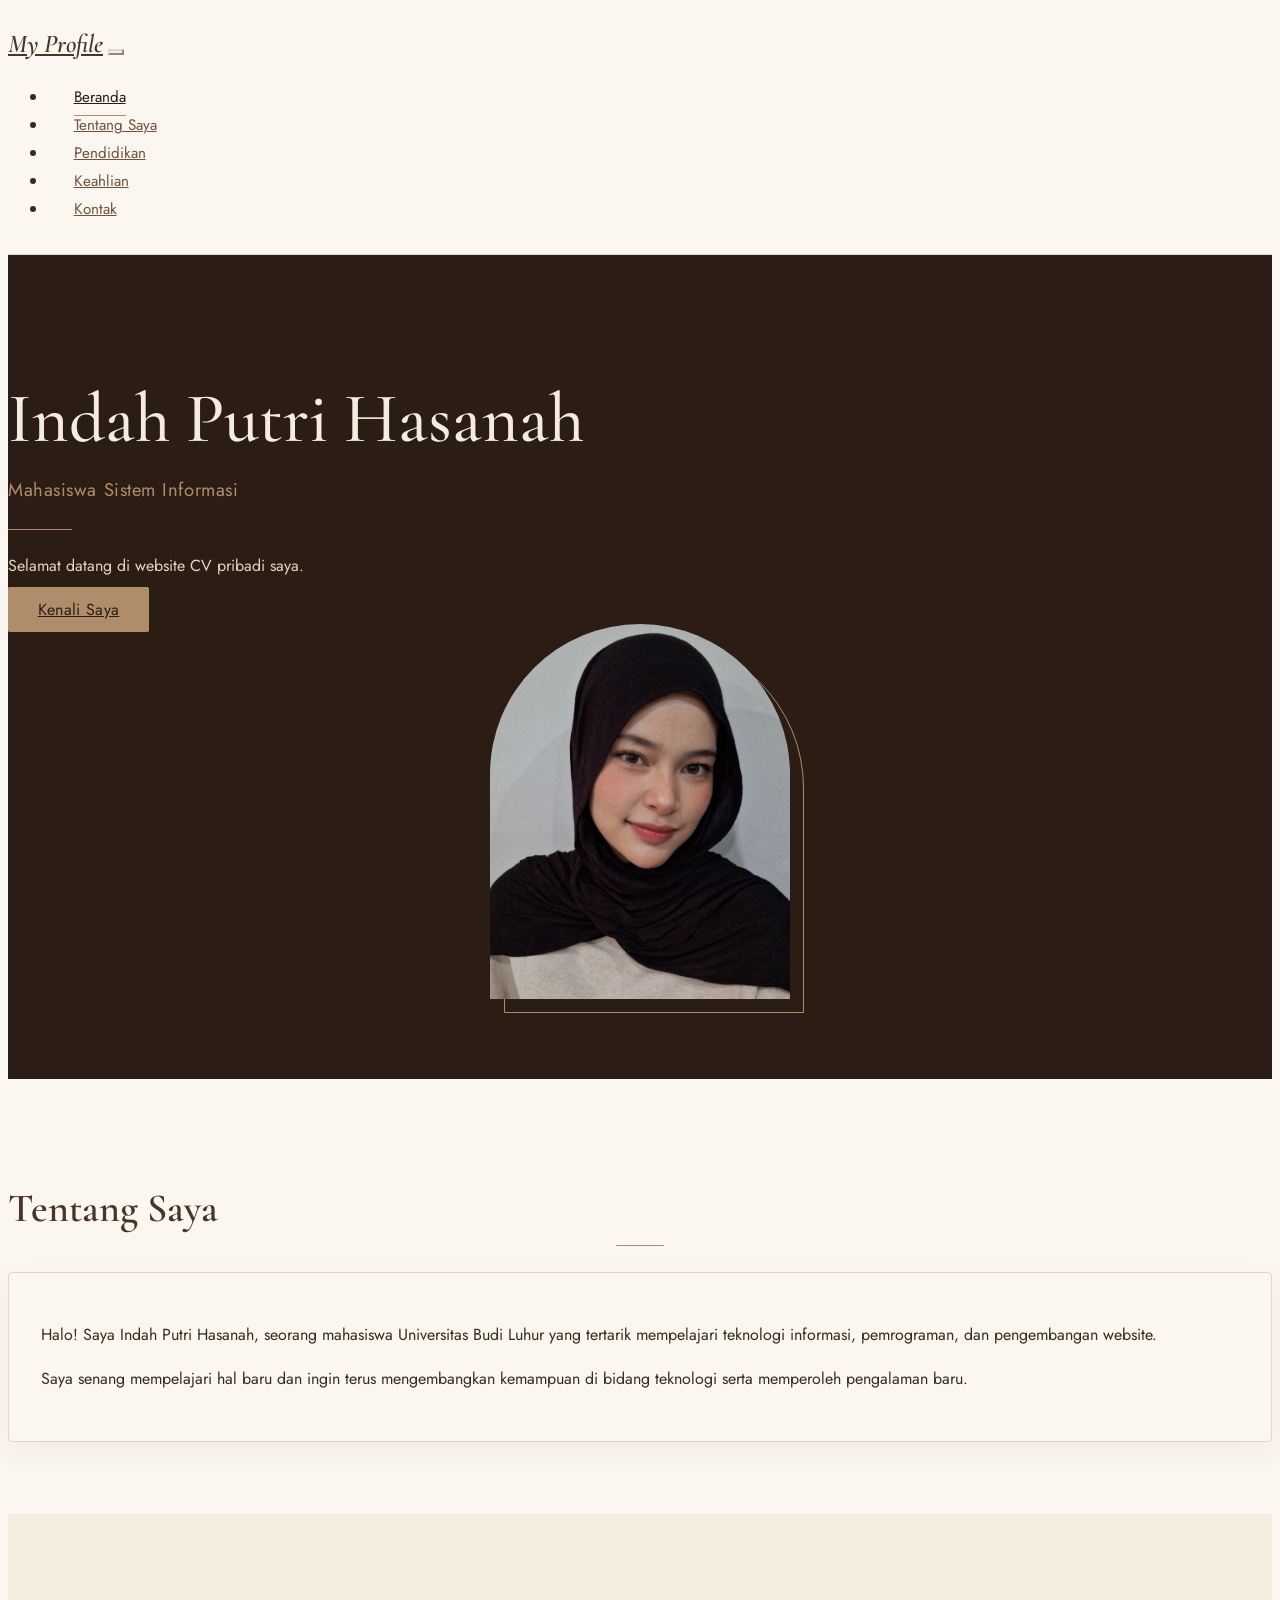
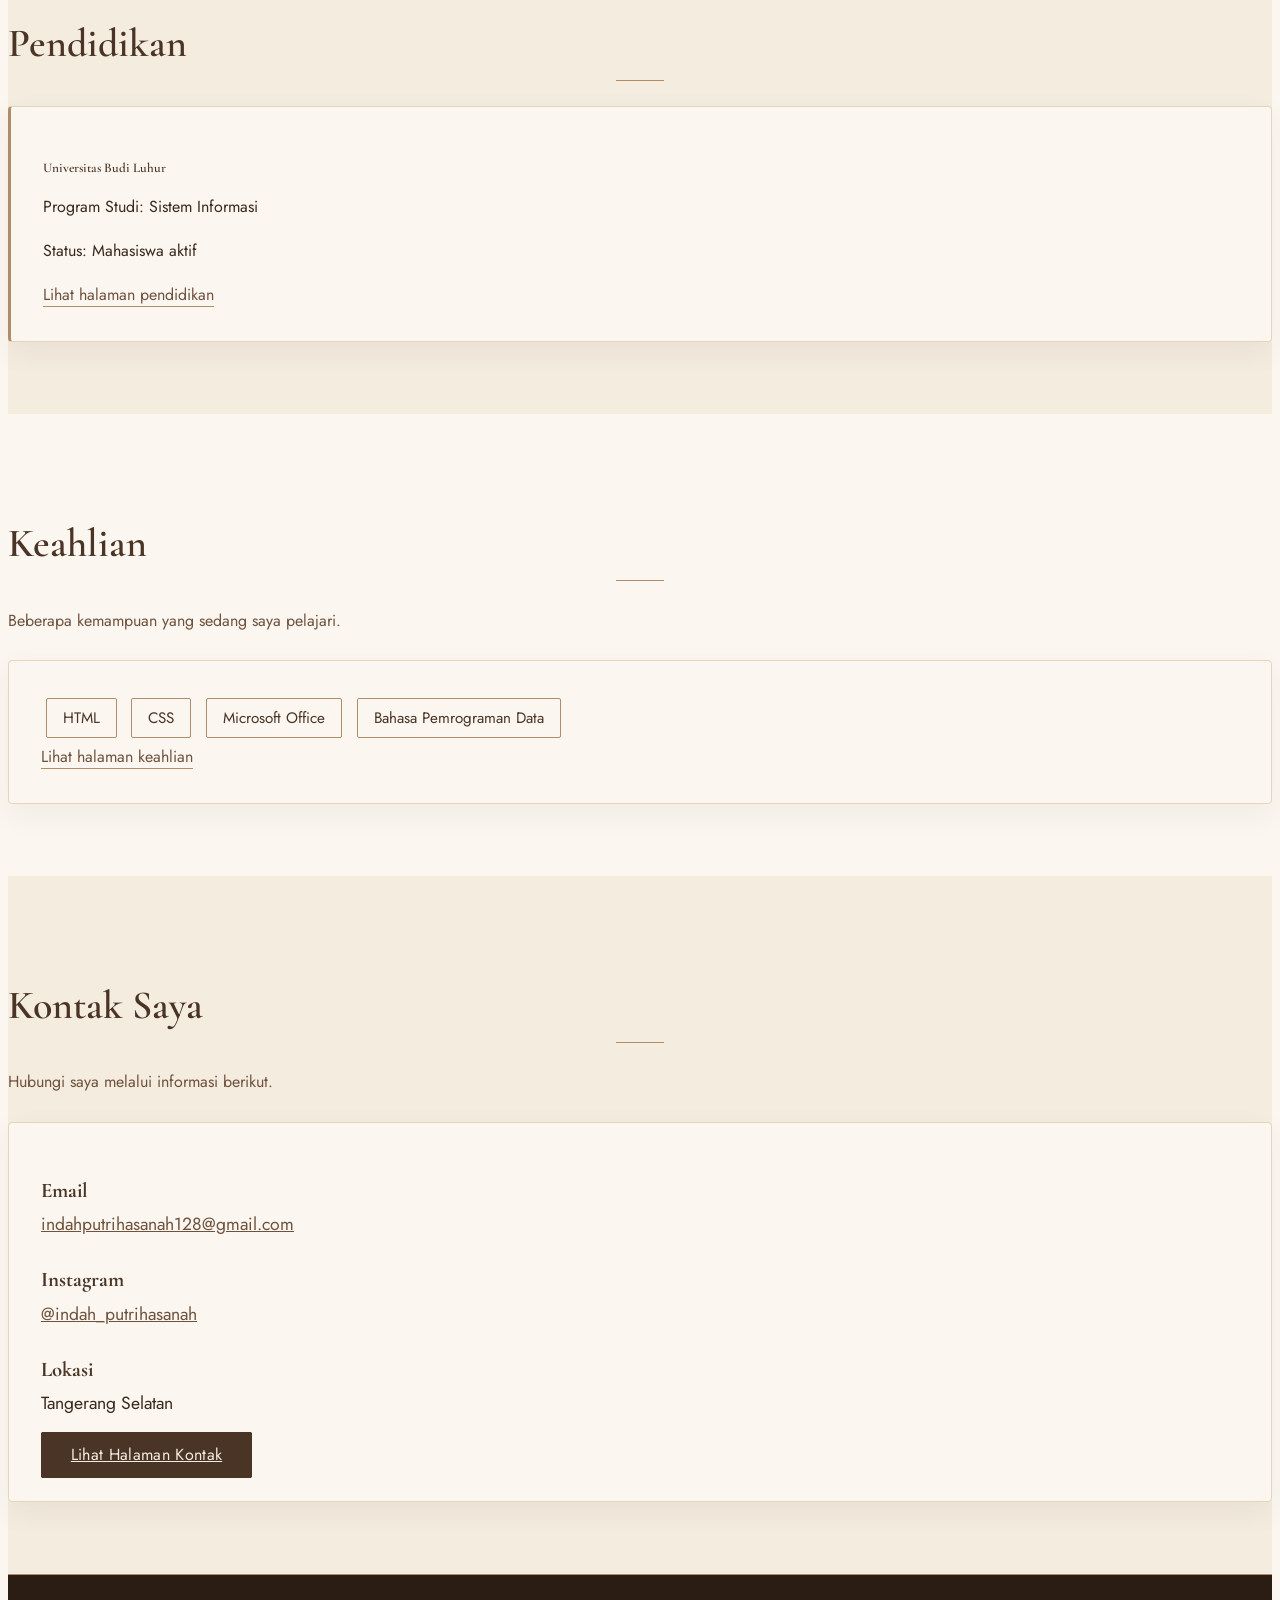
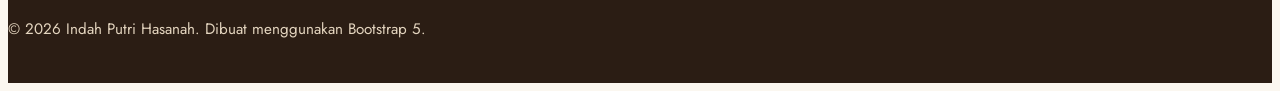
==== index.html @ df9ff8f1 "Add files via upload" ====
<!DOCTYPE html>
<html lang="id">
<head>
    <meta charset="UTF-8">
    <meta name="viewport" content="width=device-width, initial-scale=1.0">

    <title>CV - Indah Putri Hasanah</title>

    <!-- Bootstrap 5 CSS -->
    <link href="css/bootstrap.min.css" rel="stylesheet">

    <!-- Font elegan -->
    <link rel="preconnect" href="https://fonts.googleapis.com">
    <link rel="preconnect" href="https://fonts.gstatic.com" crossorigin>
    <link href="https://fonts.googleapis.com/css2?family=Cormorant+Garamond:ital,wght@0,500;0,600;1,600&family=Jost:wght@400;500&display=swap" rel="stylesheet">

    <!-- Tema coklat & cream -->
    <link rel="stylesheet" href="style.css">
</head>

<body>

    <!-- Navbar -->
    <nav class="navbar navbar-expand-lg navbar-light sticky-top">
        <div class="container">

            <a class="navbar-brand" href="index.html">My Profile</a>

            <button class="navbar-toggler" type="button"
                data-bs-toggle="collapse"
                data-bs-target="#menuNavbar"
                aria-controls="menuNavbar"
                aria-expanded="false"
                aria-label="Buka menu navigasi">
                <span class="navbar-toggler-icon"></span>
            </button>

            <div class="collapse navbar-collapse" id="menuNavbar">
                <ul class="navbar-nav ms-auto">
                    <li class="nav-item"><a class="nav-link active" href="#beranda">Beranda</a></li>
                    <li class="nav-item"><a class="nav-link" href="#tentang">Tentang Saya</a></li>
                    <li class="nav-item"><a class="nav-link" href="pendidikan.html">Pendidikan</a></li>
                    <li class="nav-item"><a class="nav-link" href="skill.html">Keahlian</a></li>
                    <li class="nav-item"><a class="nav-link" href="kontak.html">Kontak</a></li>
                </ul>
            </div>
        </div>
    </nav>

    <!-- Beranda -->
    <header class="hero" id="beranda">
        <div class="container">
            <div class="row align-items-center g-5">

                <div class="col-md-7 order-2 order-md-1">
                    <h1>Indah Putri Hasanah</h1>
                    <p class="role">Mahasiswa Sistem Informasi</p>
                    <div class="hero-line"></div>
                    <p class="mb-4">
                        Selamat datang di website CV pribadi saya.
                    </p>
                    <a href="#tentang" class="btn btn-brown">Kenali Saya</a>
                </div>

                <div class="col-md-5 order-1 order-md-2">
                    <div class="profile-frame">
                        <img src="foto.jpeg" alt="Foto profil Indah Putri Hasanah">
                    </div>
                </div>

            </div>
        </div>
    </header>

    <!-- Tentang Saya -->
    <section class="section" id="tentang">
        <div class="container">

            <div class="text-center">
                <h2 class="section-title">Tentang Saya</h2>
            </div>

            <div class="row justify-content-center">
                <div class="col-lg-9">
                    <div class="card">
                        <p>
                            Halo! Saya Indah Putri Hasanah, seorang mahasiswa
                            Universitas Budi Luhur yang tertarik mempelajari
                            teknologi informasi, pemrograman, dan
                            pengembangan website.
                        </p>
                        <p class="mb-0">
                            Saya senang mempelajari hal baru dan ingin terus
                            mengembangkan kemampuan di bidang teknologi
                            serta memperoleh pengalaman baru.
                        </p>
                    </div>
                </div>
            </div>

        </div>
    </section>

    <!-- Pendidikan -->
    <section class="section section-alt" id="pendidikan">
        <div class="container">

            <div class="text-center">
                <h2 class="section-title">Pendidikan</h2>
            </div>

            <div class="row justify-content-center">
                <div class="col-lg-8">
                    <div class="card card-accent">
                        <h5>Universitas Budi Luhur</h5>
                        <p class="mb-1">Program Studi: Sistem Informasi</p>
                        <p class="text-muted mb-0">Status: Mahasiswa aktif</p>

                        <div class="mt-3">
                            <a class="link-more" href="pendidikan.html">Lihat halaman pendidikan</a>
                        </div>
                    </div>
                </div>
            </div>

        </div>
    </section>

    <!-- Keahlian -->
    <section class="section" id="keahlian">
        <div class="container">

            <div class="text-center">
                <h2 class="section-title">Keahlian</h2>
                <p class="section-intro">Beberapa kemampuan yang sedang saya pelajari.</p>
            </div>

            <div class="row justify-content-center">
                <div class="col-lg-9">
                    <div class="card text-center">
                        <div>
                            <span class="skill-badge">HTML</span>
                            <span class="skill-badge">CSS</span>
                            <span class="skill-badge">Microsoft Office</span>
                            <span class="skill-badge">Bahasa Pemrograman Data</span>
                        </div>

                        <div class="mt-3">
                            <a class="link-more" href="skill.html">Lihat halaman keahlian</a>
                        </div>
                    </div>
                </div>
            </div>

        </div>
    </section>

    <!-- Kontak -->
    <section class="section section-alt" id="kontak">
        <div class="container">

            <div class="text-center">
                <h2 class="section-title">Kontak Saya</h2>
                <p class="section-intro">Hubungi saya melalui informasi berikut.</p>
            </div>

            <div class="row justify-content-center">
                <div class="col-lg-7">
                    <div class="card text-center">

                        <div class="contact-info">
                            <p>
                                <strong>Email</strong>
                                <a href="mailto:indahputrihasanah128@gmail.com">indahputrihasanah128@gmail.com</a>
                            </p>

                            <p>
                                <strong>Instagram</strong>
                                <a href="https://www.instagram.com/indah_putrihasanah/"
                                   target="_blank" rel="noopener noreferrer">@indah_putrihasanah</a>
                            </p>

                            <p class="mb-0">
                                <strong>Lokasi</strong>
                                Tangerang Selatan
                            </p>
                        </div>

                        <div class="mt-4">
                            <a href="kontak.html" class="btn btn-brown">Lihat Halaman Kontak</a>
                        </div>

                    </div>
                </div>
            </div>

        </div>
    </section>

    <!-- Footer -->
    <footer class="text-center">
        <div class="container">
            <p class="mb-0">
                &copy; 2026 Indah Putri Hasanah. Dibuat menggunakan Bootstrap 5.
            </p>
        </div>
    </footer>

    <!-- Bootstrap 5 JavaScript -->
    <script src="js/bootstrap.bundle.min.js"></script>

</body>
</html>
---- style.css ----
/* ==========================================================
   Tema Elegan: Coklat & Cream
   Dipakai bersama oleh index, pendidikan, skill, dan kontak
   ========================================================== */

:root {
    --espresso: #2B1D14;   /* coklat tua: hero, footer */
    --chocolate: #4A3426;  /* coklat: tombol, judul */
    --mocha: #6F523D;      /* coklat medium: link, teks sekunder */
    --caramel: #B08D6A;    /* aksen emas-coklat */
    --sand: #E4D5BF;       /* garis & border */
    --cream: #F4ECDF;      /* latar section selang-seling */
    --ivory: #FBF7F0;      /* latar utama & kartu */
    --ink: #3A2A1E;        /* teks isi */

    --font-display: "Cormorant Garamond", Georgia, "Times New Roman", serif;
    --font-body: "Jost", "Helvetica Neue", Arial, sans-serif;
}

html { scroll-behavior: smooth; }

body {
    background-color: var(--ivory);
    color: var(--ink);
    font-family: var(--font-body);
    font-weight: 400;
    line-height: 1.75;
}

h1, h2, h3, h4, h5 {
    font-family: var(--font-display);
    color: var(--chocolate);
    font-weight: 600;
    line-height: 1.2;
}

:focus-visible {
    outline: 2px solid var(--caramel);
    outline-offset: 3px;
}

/* ---------- Navbar ---------- */
.navbar {
    background-color: var(--ivory);
    border-bottom: 1px solid var(--sand);
    padding-top: .9rem;
    padding-bottom: .9rem;
}

.navbar .navbar-brand {
    font-family: var(--font-display);
    font-size: 1.6rem;
    font-weight: 600;
    font-style: italic;
    color: var(--chocolate);
}

.navbar .nav-link {
    color: var(--mocha);
    font-size: .95rem;
    padding: .4rem 0;
    margin-left: 1.6rem;
    border-bottom: 1px solid transparent;
    transition: color .2s ease, border-color .2s ease;
}

.navbar .nav-link:hover,
.navbar .nav-link.active {
    color: var(--espresso);
    border-bottom-color: var(--caramel);
}

.navbar-toggler { border-color: var(--sand); }

@media (max-width: 991.98px) {
    .navbar .nav-link { margin-left: 0; display: inline-block; }
}

/* ---------- Hero ---------- */
.hero {
    background-color: var(--espresso);
    color: var(--cream);
    padding: 5rem 0;
}

.hero h1 {
    color: var(--cream);
    font-weight: 500;
    font-size: clamp(2.6rem, 6vw, 4.4rem);
    line-height: 1.05;
    margin-bottom: 1rem;
}

.hero .role {
    color: var(--caramel);
    font-size: 1.15rem;
    letter-spacing: .03em;
    margin-bottom: 1rem;
}

.hero p { color: var(--sand); max-width: 34rem; }

.hero-line {
    width: 64px;
    height: 1px;
    background-color: var(--caramel);
    margin: 1.4rem 0;
}

/* hero halaman dalam (lebih ringkas) */
.hero-sm { padding: 3.5rem 0; }
.hero-sm h1 { font-size: clamp(2.2rem, 5vw, 3.2rem); margin-bottom: .4rem; }
.hero-sm p { margin-bottom: 0; }

/* Foto profil dalam bingkai lengkung */
.profile-frame {
    position: relative;
    width: min(300px, 80%);
    margin: 0 auto;
    isolation: isolate;
}

.profile-frame::before {
    content: "";
    position: absolute;
    inset: 0;
    border: 1px solid var(--caramel);
    border-radius: 999px 999px 0 0;
    transform: translate(14px, 14px);
    z-index: -1;
}

.profile-frame img {
    display: block;
    width: 100%;
    aspect-ratio: 4 / 5;
    object-fit: cover;
    object-position: center top;
    border-radius: 999px 999px 0 0;
}

/* ---------- Section ---------- */
.section { padding: 4.5rem 0; }
.section-alt { background-color: var(--cream); }

.section-title {
    color: var(--chocolate);
    font-size: clamp(1.9rem, 4vw, 2.5rem);
    margin-bottom: 1.6rem;
}

.section-title::after {
    content: "";
    display: block;
    width: 48px;
    height: 1px;
    background-color: var(--caramel);
    margin: .8rem auto 0;
}

.section-intro { color: var(--mocha); margin-bottom: 1.6rem; }

/* ---------- Card ---------- */
.card {
    background-color: var(--ivory);
    color: var(--ink);
    border: 1px solid var(--sand);
    border-radius: 4px;
    box-shadow: 0 10px 30px rgba(43, 29, 20, .06);
    padding: 2rem;
}

.card h4, .card h5 { margin-bottom: .6rem; }

.card-accent { border-left: 3px solid var(--caramel); }

/* ---------- Skill badge ---------- */
.skill-badge {
    display: inline-block;
    background-color: transparent;
    color: var(--chocolate);
    border: 1px solid var(--caramel);
    padding: .35rem 1rem;
    border-radius: 2px;
    margin: .3rem;
    font-size: .95rem;
}

/* ---------- Tombol ---------- */
.btn-brown {
    background-color: var(--chocolate);
    color: var(--cream);
    border: 1px solid var(--chocolate);
    border-radius: 2px;
    padding: .65rem 1.8rem;
    letter-spacing: .02em;
    transition: background-color .2s ease, color .2s ease, border-color .2s ease;
}

.btn-brown:hover,
.btn-brown:focus {
    background-color: var(--caramel);
    border-color: var(--caramel);
    color: var(--espresso);
}

.hero .btn-brown {
    background-color: var(--caramel);
    border-color: var(--caramel);
    color: var(--espresso);
}

.hero .btn-brown:hover,
.hero .btn-brown:focus {
    background-color: var(--cream);
    border-color: var(--cream);
    color: var(--espresso);
}

/* ---------- Link ---------- */
a { color: var(--mocha); transition: color .2s ease; }
a:hover { color: var(--espresso); }

.link-more {
    color: var(--mocha);
    text-decoration: none;
    border-bottom: 1px solid var(--caramel);
}

.link-more:hover { color: var(--espresso); }

/* ---------- Kontak ---------- */
.contact-info p {
    margin-bottom: 1.4rem;
    font-size: 1.1rem;
    overflow-wrap: anywhere;
}

.contact-info strong {
    display: block;
    font-family: var(--font-display);
    font-size: 1.3rem;
    color: var(--chocolate);
}

/* ---------- Footer ---------- */
footer {
    background-color: var(--espresso);
    color: var(--sand);
    border-top: 1px solid var(--caramel);
    padding: 1.6rem 0;
    font-size: .95rem;
}

/* ---------- Responsif ---------- */
@media (max-width: 767.98px) {
    .hero { padding: 3rem 0; text-align: center; }
    .hero p { margin-left: auto; margin-right: auto; }
    .hero-line { margin-left: auto; margin-right: auto; }
    .hero-sm { text-align: left; }
    .hero-sm .hero-line { margin-left: 0; }
    .section { padding: 3rem 0; }
    .card { padding: 1.5rem; }
}

@media (prefers-reduced-motion: reduce) {
    html { scroll-behavior: auto; }
    * { transition: none !important; }
}
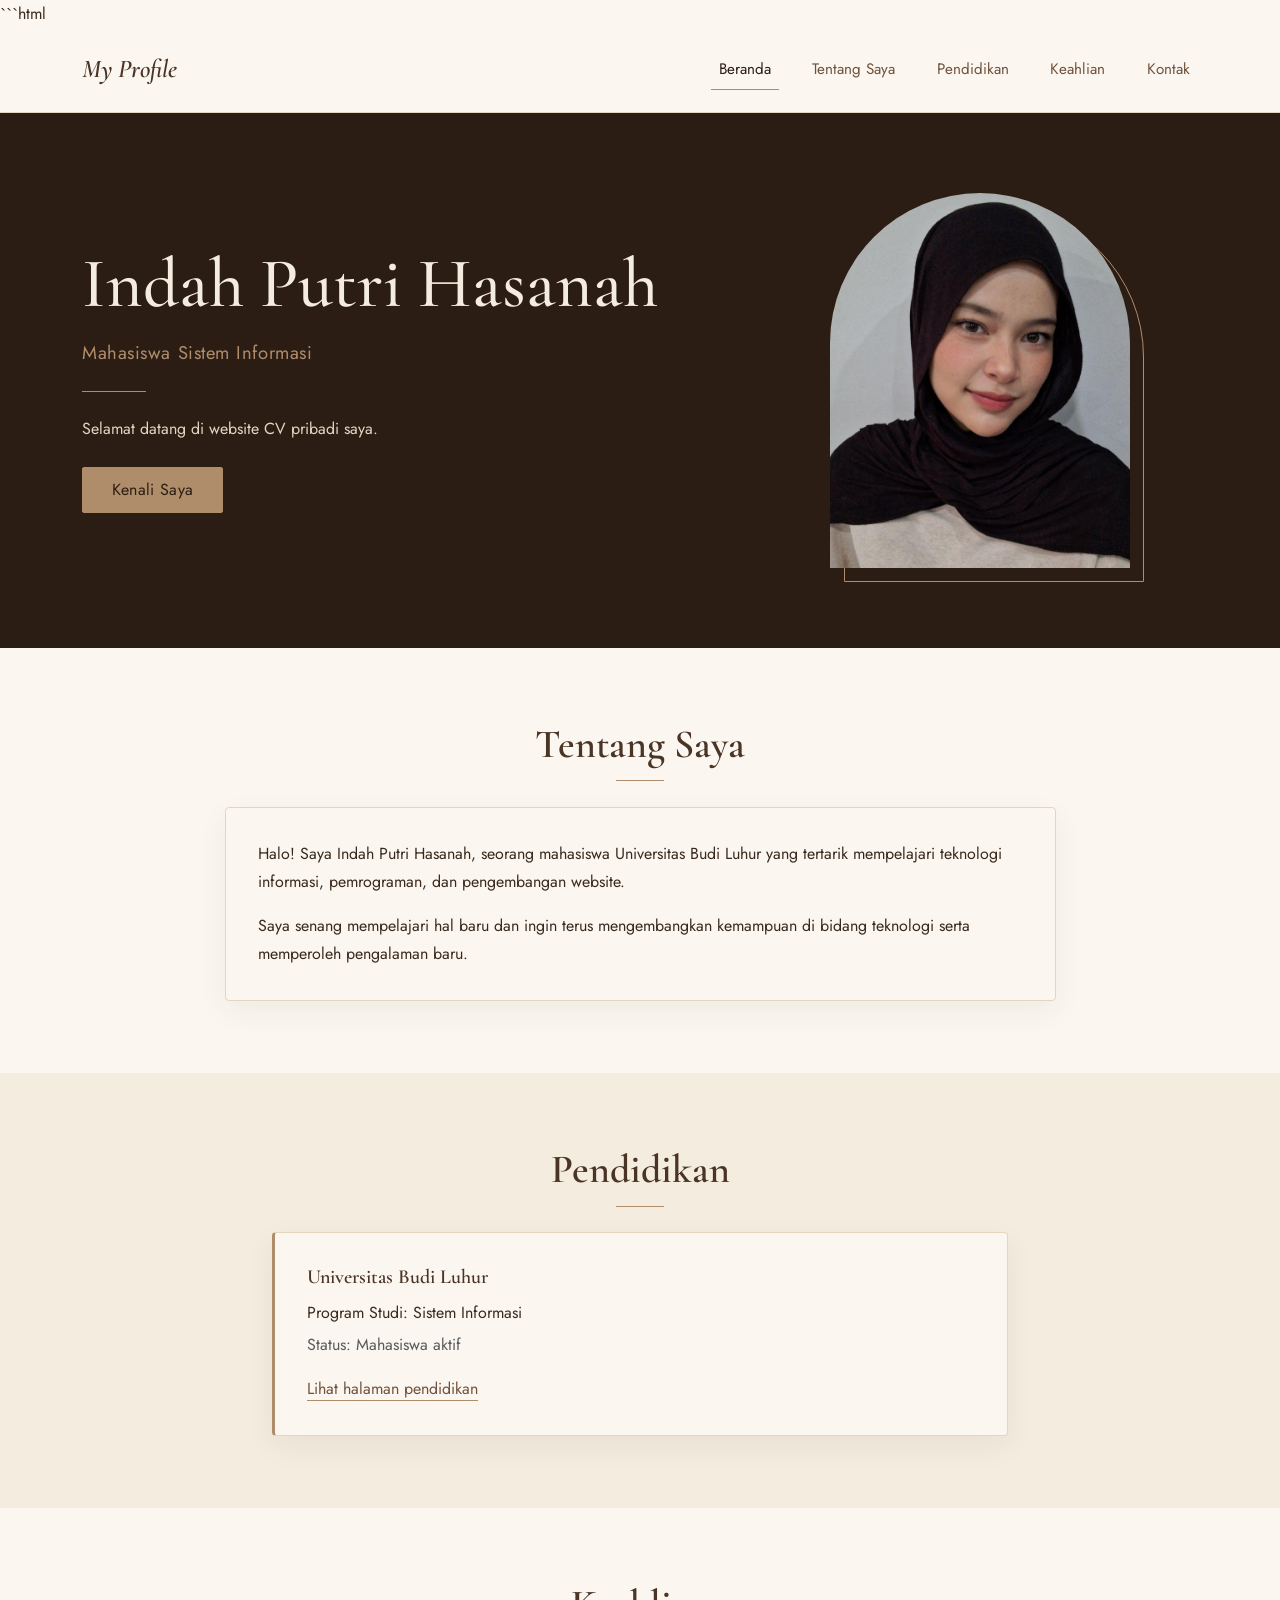
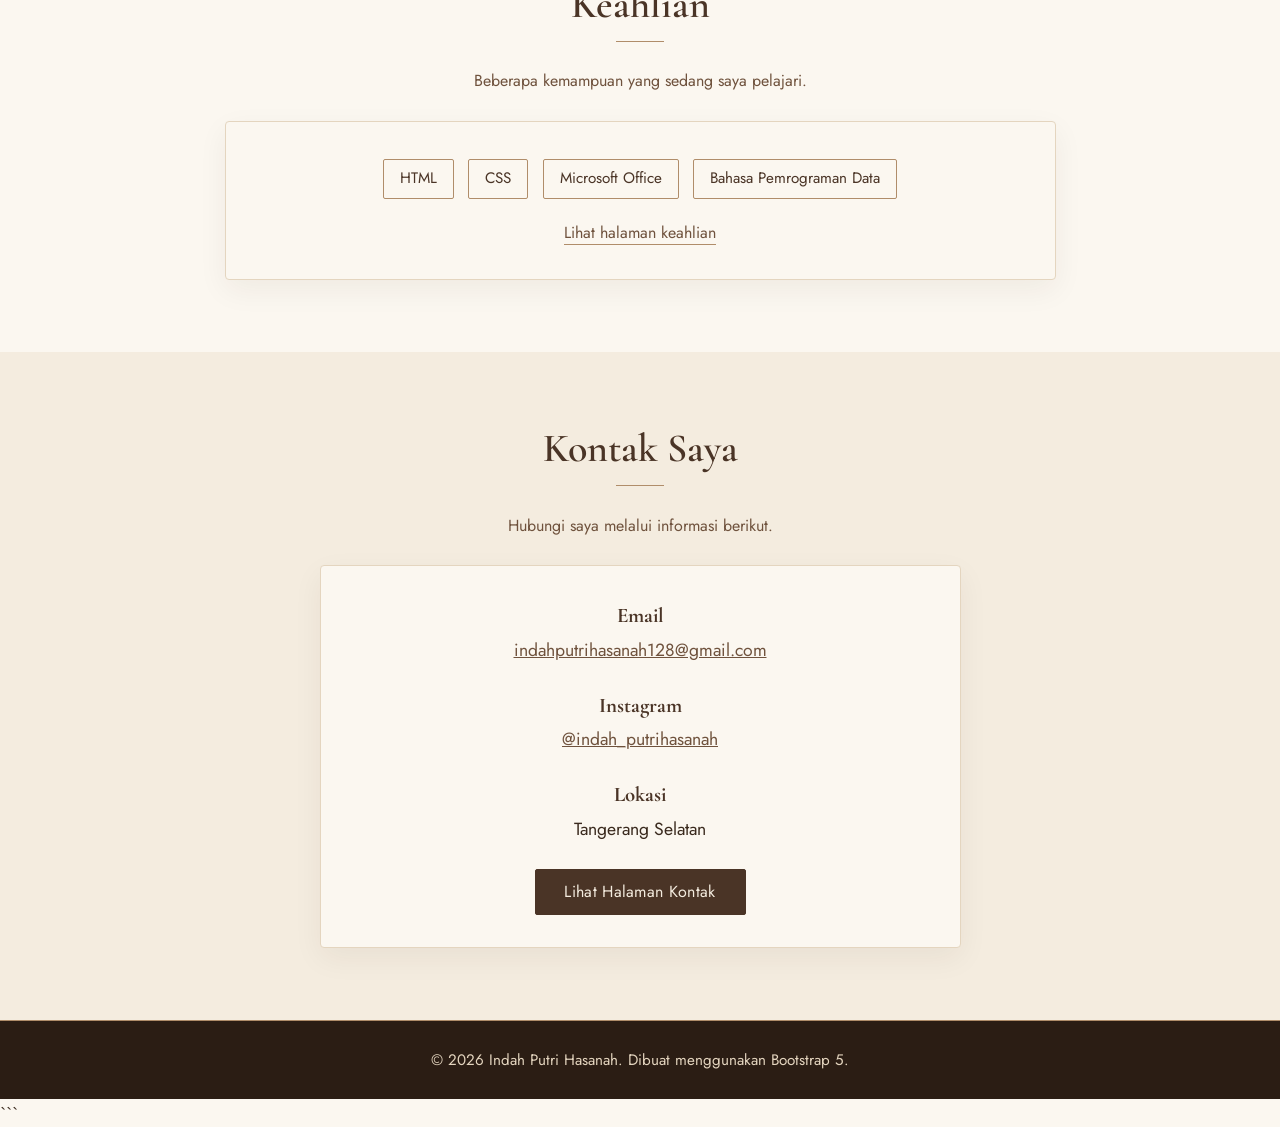
==== commit 23af4ff2: "Add files via upload" ====
--- a/index.html
+++ b/index.html
@@ -1,3 +1,4 @@
+```html
 <!DOCTYPE html>
 <html lang="id">
 <head>
@@ -7,14 +8,20 @@
     <title>CV - Indah Putri Hasanah</title>
 
     <!-- Bootstrap 5 CSS -->
-    <link href="css/bootstrap.min.css" rel="stylesheet">
-
-    <!-- Font elegan -->
+    <link
+        href="https://cdn.jsdelivr.net/npm/bootstrap@5.3.3/dist/css/bootstrap.min.css"
+        rel="stylesheet"
+    >
+
+    <!-- Google Fonts -->
     <link rel="preconnect" href="https://fonts.googleapis.com">
     <link rel="preconnect" href="https://fonts.gstatic.com" crossorigin>
-    <link href="https://fonts.googleapis.com/css2?family=Cormorant+Garamond:ital,wght@0,500;0,600;1,600&family=Jost:wght@400;500&display=swap" rel="stylesheet">
-
-    <!-- Tema coklat & cream -->
+    <link
+        href="https://fonts.googleapis.com/css2?family=Cormorant+Garamond:ital,wght@0,500;0,600;1,600&family=Jost:wght@400;500&display=swap"
+        rel="stylesheet"
+    >
+
+    <!-- CSS utama -->
     <link rel="stylesheet" href="style.css">
 </head>
 
@@ -26,24 +33,38 @@
 
             <a class="navbar-brand" href="index.html">My Profile</a>
 
-            <button class="navbar-toggler" type="button"
+            <button
+                class="navbar-toggler"
+                type="button"
                 data-bs-toggle="collapse"
                 data-bs-target="#menuNavbar"
                 aria-controls="menuNavbar"
                 aria-expanded="false"
-                aria-label="Buka menu navigasi">
+                aria-label="Buka menu navigasi"
+            >
                 <span class="navbar-toggler-icon"></span>
             </button>
 
             <div class="collapse navbar-collapse" id="menuNavbar">
                 <ul class="navbar-nav ms-auto">
-                    <li class="nav-item"><a class="nav-link active" href="#beranda">Beranda</a></li>
-                    <li class="nav-item"><a class="nav-link" href="#tentang">Tentang Saya</a></li>
-                    <li class="nav-item"><a class="nav-link" href="pendidikan.html">Pendidikan</a></li>
-                    <li class="nav-item"><a class="nav-link" href="skill.html">Keahlian</a></li>
-                    <li class="nav-item"><a class="nav-link" href="kontak.html">Kontak</a></li>
+                    <li class="nav-item">
+                        <a class="nav-link active" href="#beranda">Beranda</a>
+                    </li>
+                    <li class="nav-item">
+                        <a class="nav-link" href="#tentang">Tentang Saya</a>
+                    </li>
+                    <li class="nav-item">
+                        <a class="nav-link" href="#pendidikan">Pendidikan</a>
+                    </li>
+                    <li class="nav-item">
+                        <a class="nav-link" href="#keahlian">Keahlian</a>
+                    </li>
+                    <li class="nav-item">
+                        <a class="nav-link" href="#kontak">Kontak</a>
+                    </li>
                 </ul>
             </div>
+
         </div>
     </nav>
 
@@ -54,17 +75,27 @@
 
                 <div class="col-md-7 order-2 order-md-1">
                     <h1>Indah Putri Hasanah</h1>
+
                     <p class="role">Mahasiswa Sistem Informasi</p>
+
                     <div class="hero-line"></div>
+
                     <p class="mb-4">
                         Selamat datang di website CV pribadi saya.
                     </p>
-                    <a href="#tentang" class="btn btn-brown">Kenali Saya</a>
+
+                    <a href="#tentang" class="btn btn-brown">
+                        Kenali Saya
+                    </a>
                 </div>
 
                 <div class="col-md-5 order-1 order-md-2">
                     <div class="profile-frame">
-                        <img src="foto.jpeg" alt="Foto profil Indah Putri Hasanah">
+                        <img
+                            src="foto.jpeg"
+                            alt="Foto profil Indah Putri Hasanah"
+                            class="img-fluid"
+                        >
                     </div>
                 </div>
 
@@ -89,6 +120,7 @@
                             teknologi informasi, pemrograman, dan
                             pengembangan website.
                         </p>
+
                         <p class="mb-0">
                             Saya senang mempelajari hal baru dan ingin terus
                             mengembangkan kemampuan di bidang teknologi
@@ -113,11 +145,19 @@
                 <div class="col-lg-8">
                     <div class="card card-accent">
                         <h5>Universitas Budi Luhur</h5>
-                        <p class="mb-1">Program Studi: Sistem Informasi</p>
-                        <p class="text-muted mb-0">Status: Mahasiswa aktif</p>
+
+                        <p class="mb-1">
+                            Program Studi: Sistem Informasi
+                        </p>
+
+                        <p class="text-muted mb-0">
+                            Status: Mahasiswa aktif
+                        </p>
 
                         <div class="mt-3">
-                            <a class="link-more" href="pendidikan.html">Lihat halaman pendidikan</a>
+                            <a class="link-more" href="pendidikan.html">
+                                Lihat halaman pendidikan
+                            </a>
                         </div>
                     </div>
                 </div>
@@ -132,22 +172,31 @@
 
             <div class="text-center">
                 <h2 class="section-title">Keahlian</h2>
-                <p class="section-intro">Beberapa kemampuan yang sedang saya pelajari.</p>
+
+                <p class="section-intro">
+                    Beberapa kemampuan yang sedang saya pelajari.
+                </p>
             </div>
 
             <div class="row justify-content-center">
                 <div class="col-lg-9">
                     <div class="card text-center">
+
                         <div>
                             <span class="skill-badge">HTML</span>
                             <span class="skill-badge">CSS</span>
                             <span class="skill-badge">Microsoft Office</span>
-                            <span class="skill-badge">Bahasa Pemrograman Data</span>
+                            <span class="skill-badge">
+                                Bahasa Pemrograman Data
+                            </span>
                         </div>
 
                         <div class="mt-3">
-                            <a class="link-more" href="skill.html">Lihat halaman keahlian</a>
-                        </div>
+                            <a class="link-more" href="skill.html">
+                                Lihat halaman keahlian
+                            </a>
+                        </div>
+
                     </div>
                 </div>
             </div>
@@ -161,7 +210,10 @@
 
             <div class="text-center">
                 <h2 class="section-title">Kontak Saya</h2>
-                <p class="section-intro">Hubungi saya melalui informasi berikut.</p>
+
+                <p class="section-intro">
+                    Hubungi saya melalui informasi berikut.
+                </p>
             </div>
 
             <div class="row justify-content-center">
@@ -169,25 +221,36 @@
                     <div class="card text-center">
 
                         <div class="contact-info">
+
                             <p>
                                 <strong>Email</strong>
-                                <a href="mailto:indahputrihasanah128@gmail.com">indahputrihasanah128@gmail.com</a>
+                                <a href="mailto:indahputrihasanah128@gmail.com">
+                                    indahputrihasanah128@gmail.com
+                                </a>
                             </p>
 
                             <p>
                                 <strong>Instagram</strong>
-                                <a href="https://www.instagram.com/indah_putrihasanah/"
-                                   target="_blank" rel="noopener noreferrer">@indah_putrihasanah</a>
+                                <a
+                                    href="https://www.instagram.com/indah_putrihasanah/"
+                                    target="_blank"
+                                    rel="noopener noreferrer"
+                                >
+                                    @indah_putrihasanah
+                                </a>
                             </p>
 
                             <p class="mb-0">
                                 <strong>Lokasi</strong>
                                 Tangerang Selatan
                             </p>
+
                         </div>
 
                         <div class="mt-4">
-                            <a href="kontak.html" class="btn btn-brown">Lihat Halaman Kontak</a>
+                            <a href="kontak.html" class="btn btn-brown">
+                                Lihat Halaman Kontak
+                            </a>
                         </div>
 
                     </div>
@@ -201,7 +264,8 @@
     <footer class="text-center">
         <div class="container">
             <p class="mb-0">
-                &copy; 2026 Indah Putri Hasanah. Dibuat menggunakan Bootstrap 5.
+                &copy; 2026 Indah Putri Hasanah.
+                Dibuat menggunakan Bootstrap 5.
             </p>
         </div>
     </footer>
@@ -211,3 +275,4 @@
 
 </body>
 </html>
+```
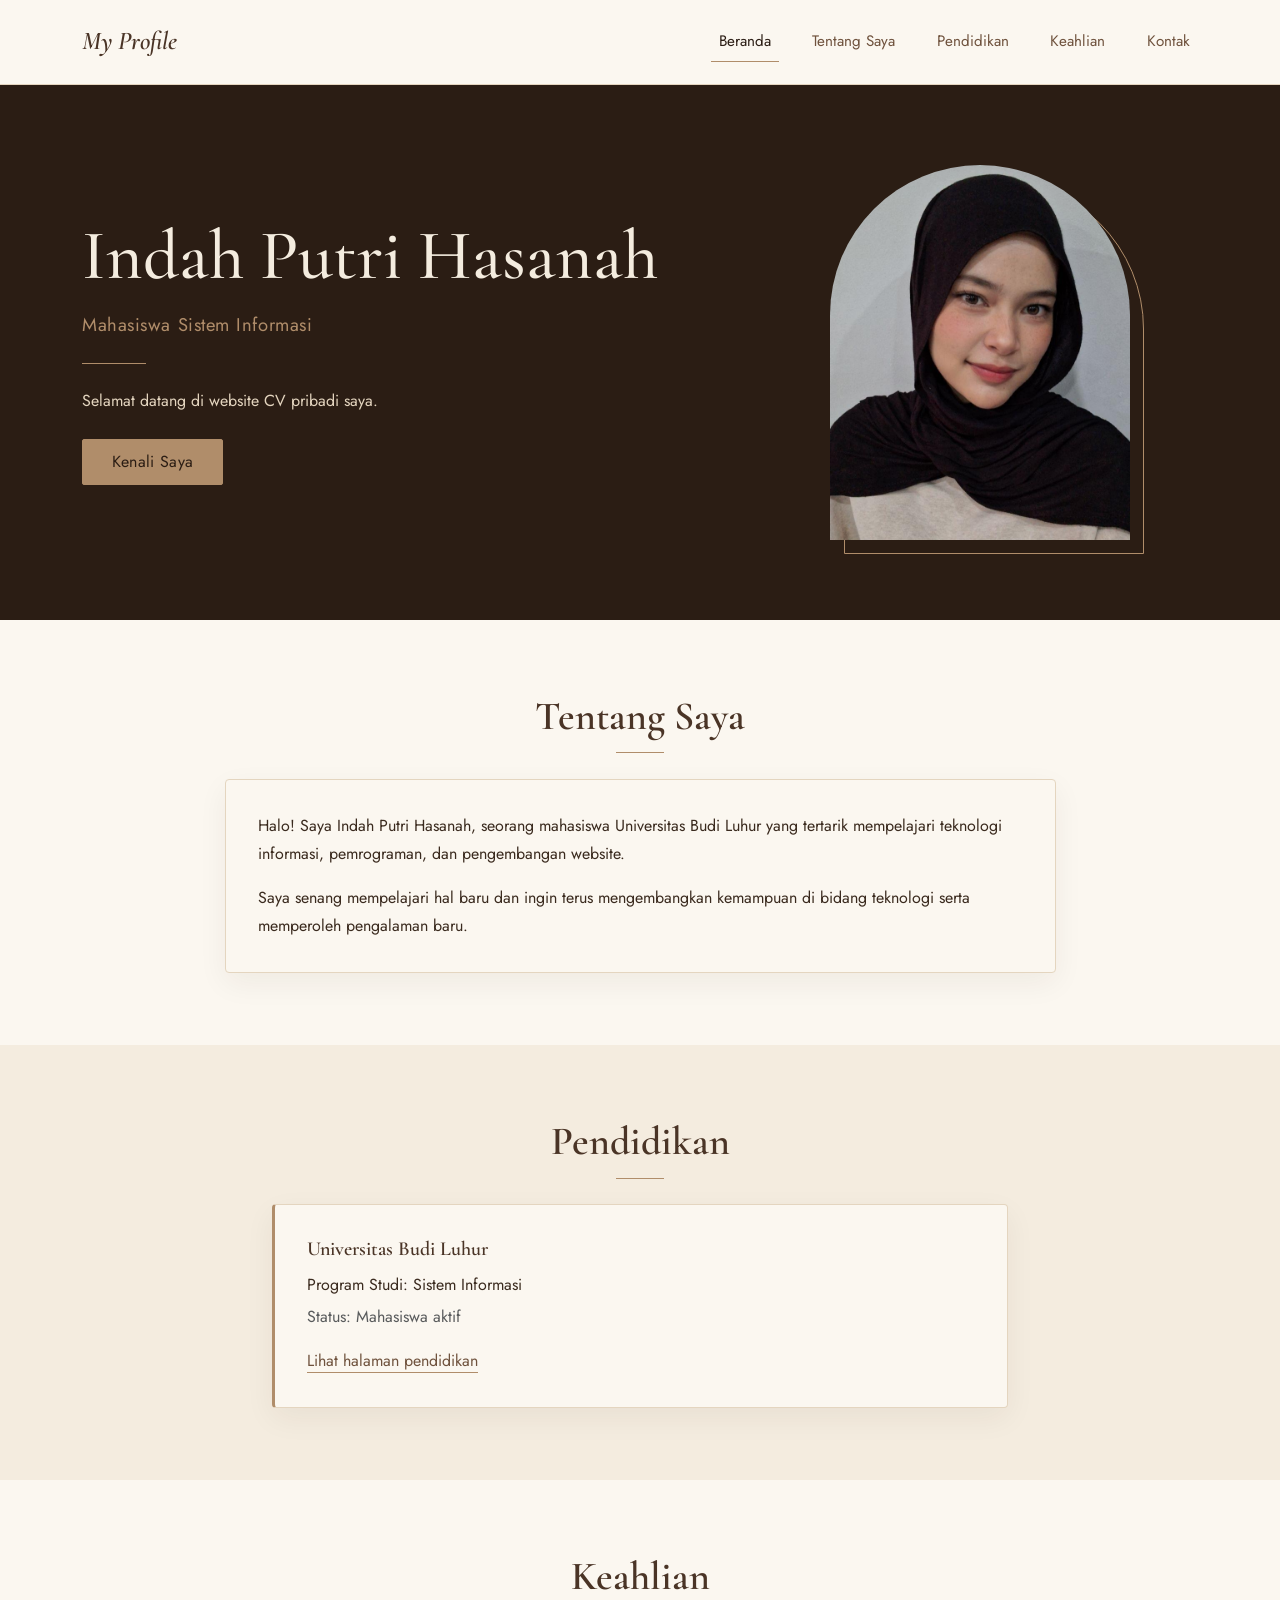
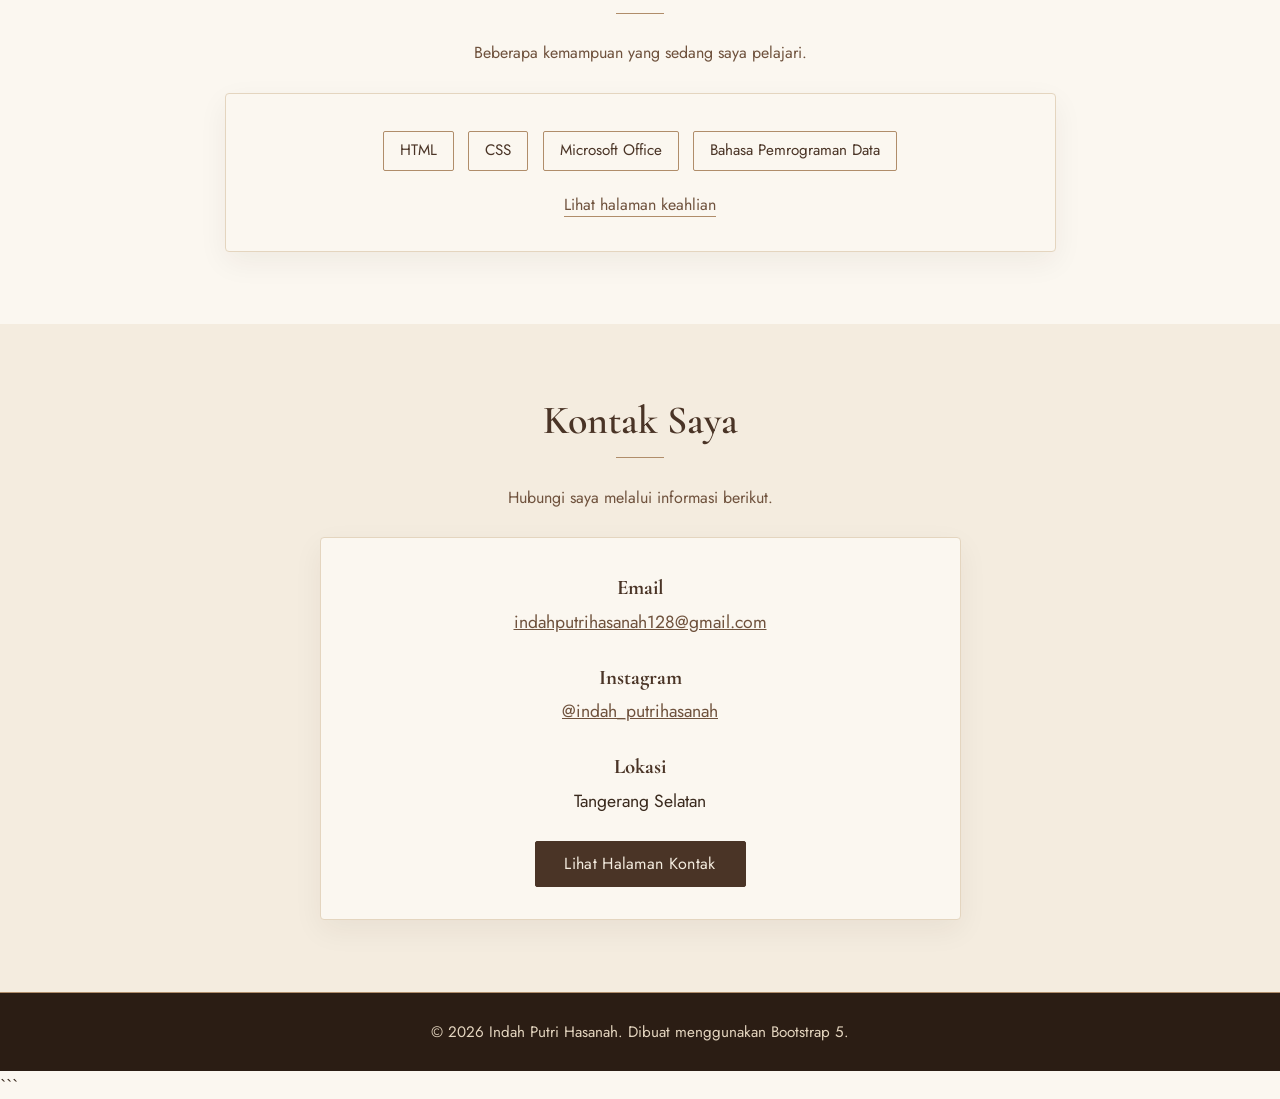
==== commit 069a18ff: "Add files via upload" ====
--- a/index.html
+++ b/index.html
@@ -1,4 +1,3 @@
-```html
 <!DOCTYPE html>
 <html lang="id">
 <head>
